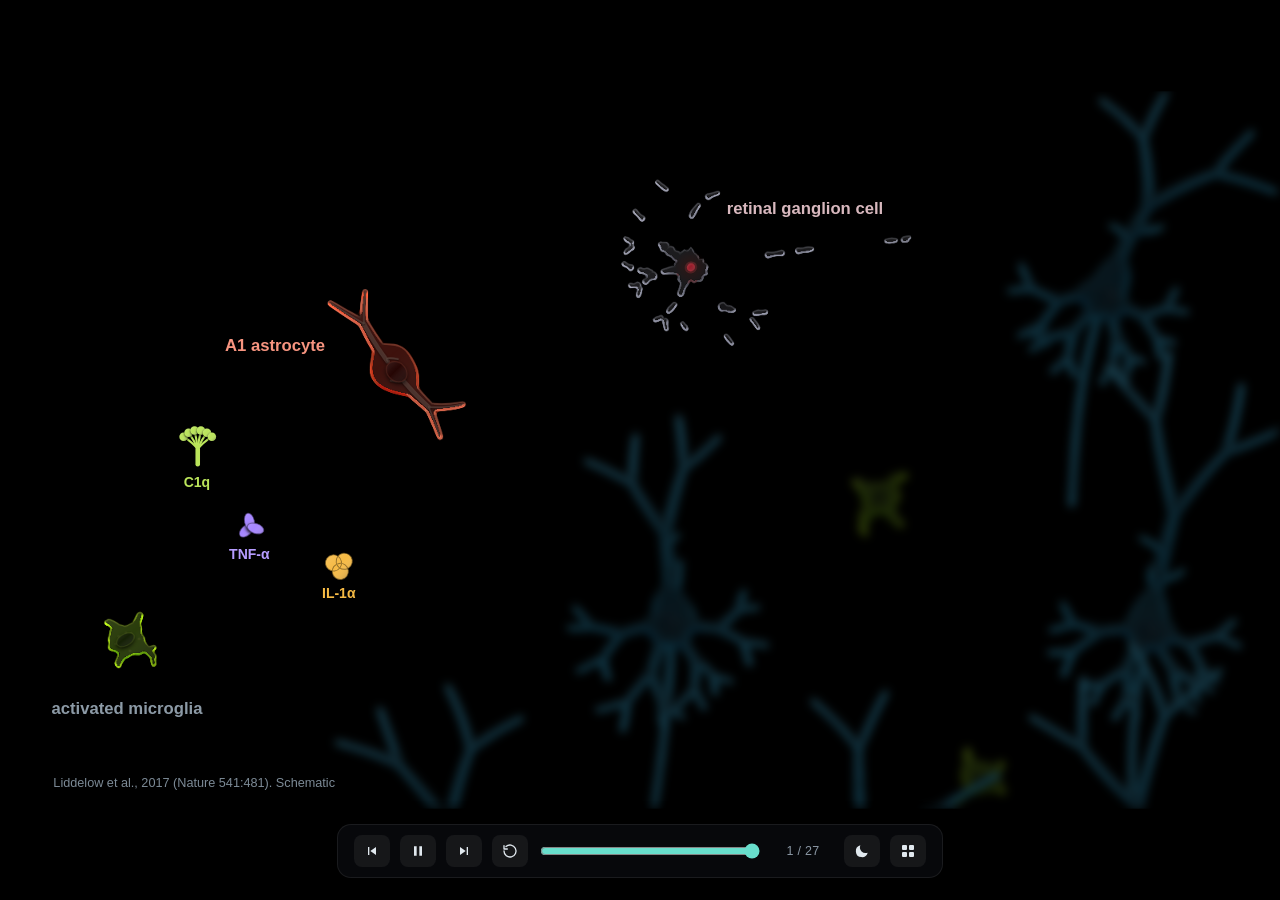
==== index.html @ af599932 "init" ====
<!DOCTYPE html>
<html lang="en">
<head>
<meta charset="utf-8">
<meta name="viewport" content="width=device-width,initial-scale=1">
<title>Lourenco et al. 2013 · Results</title>
<link rel="stylesheet" href="css/viewer.css">
</head>
<body>
<canvas id="c"></canvas>

<aside id="bridgeDebug" aria-label="Scene 1 and 2 position debug panel">
  <div class="bridge-debug-head">
    <strong>Scene 1–2 positions</strong>
    <button id="bridgeDebugReset" type="button">Reset</button>
  </div>
  <p>World-space offsets. Timing is unchanged.</p>
  <div id="bridgeDebugFields"></div>
  <button id="bridgeDebugCopy" class="bridge-debug-copy" type="button">Copy values</button>
</aside>

<div id="controls">
  <button id="ctlPrev" aria-label="Previous step">
    <svg viewBox="0 0 24 24" width="16" height="16" fill="currentColor"><path d="M6 6h2v12H6zm3.5 6 8.5 6V6z"/></svg>
  </button>
  <button id="ctlPlay" aria-label="Pause">
    <svg class="icon-pause" viewBox="0 0 24 24" width="16" height="16" fill="currentColor"><path d="M6 5h4v14H6zm8 0h4v14h-4z"/></svg>
    <svg class="icon-play" viewBox="0 0 24 24" width="16" height="16" fill="currentColor" style="display:none"><path d="M7 5v14l12-7z"/></svg>
  </button>
  <button id="ctlNext" aria-label="Next step">
    <svg viewBox="0 0 24 24" width="16" height="16" fill="currentColor"><path d="M16 6h2v12h-2zM6 6l8.5 6L6 18z"/></svg>
  </button>
  <button id="ctlReplay" class="phone-hide" aria-label="Replay step">
    <svg viewBox="0 0 24 24" width="16" height="16" fill="none" stroke="currentColor" stroke-width="2" stroke-linecap="round" stroke-linejoin="round"><path d="M3 12a9 9 0 1 0 3-6.7"/><path d="M3 4v5h5"/></svg>
  </button>
  <input id="ctlScrub" type="range" min="0" max="20" step="0.02" value="0">
  <span id="stepLabel">1 / 14</span>
  <button id="ctlTheme" aria-label="Switch to light">
    <svg class="icon-moon" viewBox="0 0 24 24" width="16" height="16" fill="currentColor"><path d="M20.5 14.5A8.5 8.5 0 0 1 9.5 3.5 9 9 0 1 0 20.5 14.5z"/></svg>
    <svg class="icon-sun" viewBox="0 0 24 24" width="16" height="16" fill="none" stroke="currentColor" stroke-width="2" stroke-linecap="round" style="display:none"><circle cx="12" cy="12" r="4" fill="currentColor" stroke="none"/><path d="M12 2v2M12 20v2M4.2 4.2l1.4 1.4M18.4 18.4l1.4 1.4M2 12h2M20 12h2M4.2 19.8l1.4-1.4M18.4 5.6l1.4-1.4"/></svg>
  </button>
  <a id="ctlGallery" class="phone-hide btn-link" href="gallery.html" aria-label="All elements" title="All elements: cells, glyphs, molecules">
    <svg viewBox="0 0 24 24" width="16" height="16" fill="currentColor"><rect x="3" y="3" width="7.5" height="7.5" rx="1.5"/><rect x="13.5" y="3" width="7.5" height="7.5" rx="1.5"/><rect x="3" y="13.5" width="7.5" height="7.5" rx="1.5"/><rect x="13.5" y="13.5" width="7.5" height="7.5" rx="1.5"/></svg>
  </a>
</div>

<script src="js/core/math.js"></script>
<script src="js/core/theme.js"></script>
<script src="js/look.js"></script>
<script src="js/palette-overrides.js"></script>
<script src="js/core/assets.js"></script>
<script src="js/clay.js"></script>
<script src="js/core/arbor.js"></script>
<script src="js/core/builders.js"></script>
<script src="js/core/cell.js"></script>
<script src="js/core/kit.js"></script>
<script src="js/core/glyphs.js"></script>
<script src="js/data.js"></script>

<script src="js/scenes/common.js"></script>
<script src="js/scenes/molecules.js"></script>
<script src="js/scenes/culture.js"></script>
<script src="js/scenes/fluo.js"></script>
<script src="js/scenes/texture.js"></script>
<script src="js/scenes/texgl.js"></script>
<script src="js/scenes/board.js"></script>
<script src="js/scenes/nor.js"></script>
<script src="js/scenes/steps.js"></script>

<script src="js/app.js"></script>
<script src="js/controls.js"></script>
<script src="js/bridge-debug.js"></script>
</body>
</html>
---- css/viewer.css ----
html, body { margin: 0; height: 100%; background: #000; overflow: hidden; }
canvas { position: absolute; display: block; }
body.render #controls { display: none; }   /* ?render=1: offline frame capture (tools/) */
body.render #bridgeDebug { display: none; }

#bridgeDebug {
  display: none;
  position: fixed;
  top: 14px;
  right: 14px;
  width: 286px;
  max-height: calc(100vh - 28px);
  overflow: auto;
  box-sizing: border-box;
  padding: 14px;
  border: 1px solid rgba(120, 150, 170, .42);
  border-radius: 12px;
  background: rgba(15, 22, 29, .92);
  color: #e0e8ee;
  box-shadow: 0 12px 32px rgba(0, 0, 0, .35);
  backdrop-filter: blur(12px);
  -webkit-backdrop-filter: blur(12px);
  font: 12px/1.35 "Inter", "Helvetica Neue", "Segoe UI", Helvetica, Arial, sans-serif;
  z-index: 20;
}
#bridgeDebug p { margin: 4px 0 11px; color: #9aa9b5; }
.bridge-debug-head { display: flex; align-items: center; justify-content: space-between; gap: 8px; }
.bridge-debug-head strong { font-size: 13px; letter-spacing: .2px; }
#bridgeDebug button {
  appearance: none;
  border: 1px solid rgba(150, 180, 195, .35);
  border-radius: 6px;
  padding: 4px 7px;
  background: rgba(255, 255, 255, .08);
  color: #e0e8ee;
  cursor: pointer;
  font: inherit;
}
#bridgeDebug button:hover { background: rgba(255, 255, 255, .16); }
.bridge-debug-group { margin: 0 0 10px; }
.bridge-debug-group legend { padding: 0; color: #68decc; font-weight: 600; }
.bridge-debug-row { display: grid; grid-template-columns: 1fr 72px 72px; align-items: center; gap: 5px; margin-top: 4px; }
.bridge-debug-row label { color: #c4d0d8; }
.bridge-debug-row input { width: 100%; box-sizing: border-box; padding: 3px 4px; border: 1px solid rgba(150, 180, 195, .3); border-radius: 4px; background: rgba(0, 0, 0, .25); color: #f0f5f8; font: inherit; }
.bridge-debug-axis { color: #8295a1; font-size: 10px; text-align: center; }
.bridge-debug-copy { width: 100%; margin-top: 1px; }

#controls {
  position: fixed;
  left: 50%;
  bottom: 22px;
  transform: translateX(-50%);
  display: flex;
  align-items: center;
  gap: 10px;
  padding: 10px 16px;
  border-radius: 14px;
  background: rgba(12, 14, 18, .62);
  backdrop-filter: blur(10px);
  -webkit-backdrop-filter: blur(10px);
  border: 1px solid rgba(255, 255, 255, .08);
  box-shadow: 0 10px 30px rgba(0, 0, 0, .35);
  font-family: "Inter", "Helvetica Neue", "Segoe UI", Helvetica, Arial, sans-serif;
  color: #e0e8ee;
  z-index: 10;
  user-select: none;
}

#controls button, #controls a.btn-link {
  appearance: none;
  text-decoration: none;
  box-sizing: border-box;
  border: none;
  background: rgba(255, 255, 255, .06);
  color: #e0e8ee;
  width: 36px;
  height: 32px;
  border-radius: 8px;
  font-size: 15px;
  line-height: 1;
  cursor: pointer;
  display: flex;
  align-items: center;
  justify-content: center;
  transition: background .15s ease;
}
#controls button:hover, #controls a.btn-link:hover { background: rgba(255, 255, 255, .16); }
#controls button:active { background: rgba(255, 255, 255, .24); }
#controls button.wide { width: auto; padding: 0 12px; font-size: 13px; }
#controls button svg, #controls a.btn-link svg { display: block; }

#controls input[type="range"] {
  width: 220px;
  accent-color: #68decc;
}

#stepLabel {
  font-size: 12.5px;
  color: #8a97a4;
  min-width: 62px;
  text-align: center;
  letter-spacing: .3px;
}

@media (max-width: 720px) {
  #controls { gap: 6px; padding: 8px 10px; }
  #controls input[type="range"] { width: 110px; }
  #controls button.wide span.label-text { display: none; }
  #controls button.phone-hide, #controls a.phone-hide { display: none; }
}
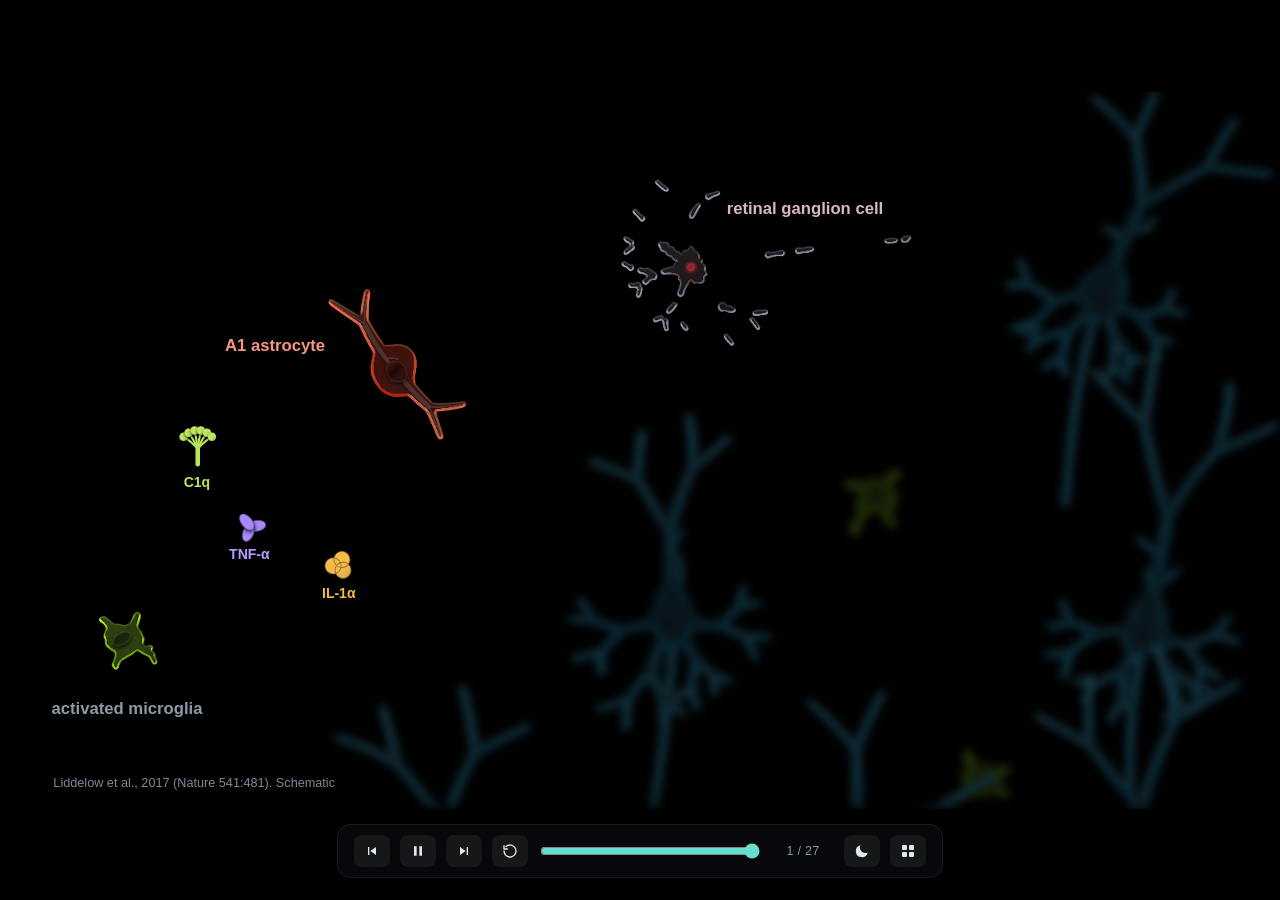
==== commit f2bc2e13: "title" ====
--- a/index.html
+++ b/index.html
@@ -3,7 +3,7 @@
 <head>
 <meta charset="utf-8">
 <meta name="viewport" content="width=device-width,initial-scale=1">
-<title>Lourenco et al. 2013 · Results</title>
+<title>AβO/PKR Signaling in AD</title>
 <link rel="stylesheet" href="css/viewer.css">
 </head>
 <body>
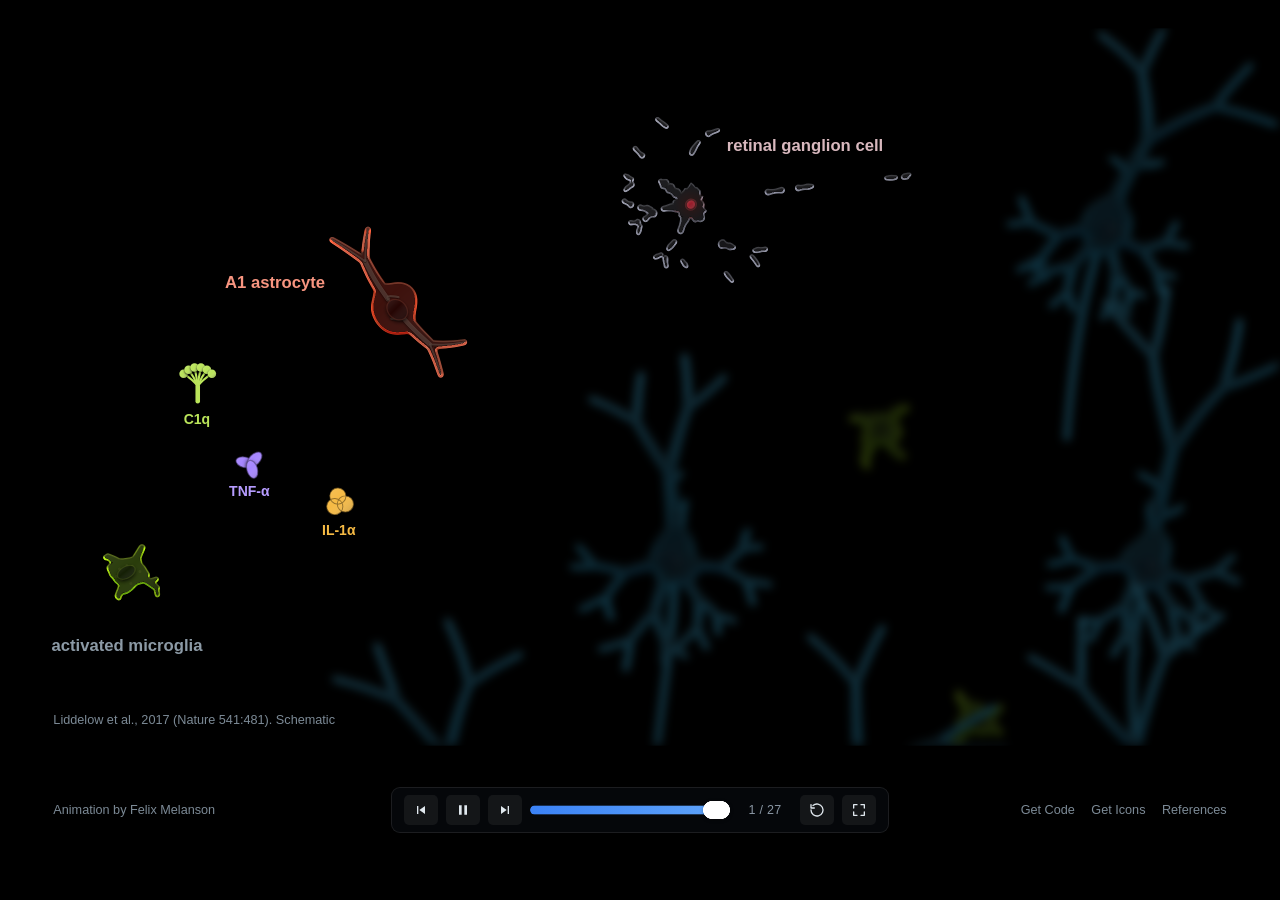
==== commit 7683c0ed: "ui" ====
--- a/index.html
+++ b/index.html
@@ -19,33 +19,90 @@
   <button id="bridgeDebugCopy" class="bridge-debug-copy" type="button">Copy values</button>
 </aside>
 
-<div id="controls">
-  <button id="ctlPrev" aria-label="Previous step">
-    <svg viewBox="0 0 24 24" width="16" height="16" fill="currentColor"><path d="M6 6h2v12H6zm3.5 6 8.5 6V6z"/></svg>
-  </button>
-  <button id="ctlPlay" aria-label="Pause">
-    <svg class="icon-pause" viewBox="0 0 24 24" width="16" height="16" fill="currentColor"><path d="M6 5h4v14H6zm8 0h4v14h-4z"/></svg>
-    <svg class="icon-play" viewBox="0 0 24 24" width="16" height="16" fill="currentColor" style="display:none"><path d="M7 5v14l12-7z"/></svg>
-  </button>
-  <button id="ctlNext" aria-label="Next step">
-    <svg viewBox="0 0 24 24" width="16" height="16" fill="currentColor"><path d="M16 6h2v12h-2zM6 6l8.5 6L6 18z"/></svg>
-  </button>
-  <button id="ctlReplay" class="phone-hide" aria-label="Replay step">
-    <svg viewBox="0 0 24 24" width="16" height="16" fill="none" stroke="currentColor" stroke-width="2" stroke-linecap="round" stroke-linejoin="round"><path d="M3 12a9 9 0 1 0 3-6.7"/><path d="M3 4v5h5"/></svg>
-  </button>
-  <input id="ctlScrub" type="range" min="0" max="20" step="0.02" value="0">
-  <span id="stepLabel">1 / 14</span>
-  <button id="ctlTheme" aria-label="Switch to light">
-    <svg class="icon-moon" viewBox="0 0 24 24" width="16" height="16" fill="currentColor"><path d="M20.5 14.5A8.5 8.5 0 0 1 9.5 3.5 9 9 0 1 0 20.5 14.5z"/></svg>
-    <svg class="icon-sun" viewBox="0 0 24 24" width="16" height="16" fill="none" stroke="currentColor" stroke-width="2" stroke-linecap="round" style="display:none"><circle cx="12" cy="12" r="4" fill="currentColor" stroke="none"/><path d="M12 2v2M12 20v2M4.2 4.2l1.4 1.4M18.4 18.4l1.4 1.4M2 12h2M20 12h2M4.2 19.8l1.4-1.4M18.4 5.6l1.4-1.4"/></svg>
-  </button>
-  <a id="ctlGallery" class="phone-hide btn-link" href="gallery.html" aria-label="All elements" title="All elements: cells, glyphs, molecules">
-    <svg viewBox="0 0 24 24" width="16" height="16" fill="currentColor"><rect x="3" y="3" width="7.5" height="7.5" rx="1.5"/><rect x="13.5" y="3" width="7.5" height="7.5" rx="1.5"/><rect x="3" y="13.5" width="7.5" height="7.5" rx="1.5"/><rect x="13.5" y="13.5" width="7.5" height="7.5" rx="1.5"/></svg>
-  </a>
+<div id="dock">
+  <span class="credit">Animation by Felix Melanson</span>
+  <div id="controls">
+    <button id="ctlPrev" aria-label="Previous step">
+      <svg viewBox="0 0 24 24" width="16" height="16" fill="currentColor"><path d="M6 6h2v12H6zm3.5 6 8.5 6V6z"/></svg>
+    </button>
+    <button id="ctlPlay" aria-label="Pause">
+      <svg class="icon-pause" viewBox="0 0 24 24" width="16" height="16" fill="currentColor"><path d="M6 5h4v14H6zm8 0h4v14h-4z"/></svg>
+      <svg class="icon-play" viewBox="0 0 24 24" width="16" height="16" fill="currentColor" style="display:none"><path d="M7 5v14l12-7z"/></svg>
+    </button>
+    <button id="ctlNext" aria-label="Next step">
+      <svg viewBox="0 0 24 24" width="16" height="16" fill="currentColor"><path d="M16 6h2v12h-2zM6 6l8.5 6L6 18z"/></svg>
+    </button>
+    <div id="ctlScrub" class="lscrub" role="slider" tabindex="0" aria-label="Position in this step" aria-valuemin="0" aria-valuemax="1" aria-valuenow="0"></div>
+    <span id="stepLabel">1 / 14</span>
+    <button id="ctlReplay" aria-label="Replay step">
+      <svg viewBox="0 0 24 24" width="16" height="16" fill="none" stroke="currentColor" stroke-width="2" stroke-linecap="round" stroke-linejoin="round"><path d="M3 12a9 9 0 1 0 3-6.7"/><path d="M3 4v5h5"/></svg>
+    </button>
+    <button id="ctlFull" aria-label="Full screen">
+      <svg class="icon-full" viewBox="0 0 24 24" width="16" height="16" fill="none" stroke="currentColor" stroke-width="2" stroke-linecap="round" stroke-linejoin="round"><path d="M4 9V4h5M20 9V4h-5M4 15v5h5M20 15v5h-5"/></svg>
+      <svg class="icon-exit" viewBox="0 0 24 24" width="16" height="16" fill="none" stroke="currentColor" stroke-width="2" stroke-linecap="round" stroke-linejoin="round" style="display:none"><path d="M9 4v5H4M15 4v5h5M9 20v-5H4M15 20v-5h5"/></svg>
+    </button>
+  </div>
+  <nav id="credits">
+    <button type="button" data-panel="code">Get Code</button>
+    <button type="button" data-panel="icons">Get Icons</button>
+    <button type="button" data-panel="refs">References</button>
+  </nav>
 </div>
+
+<!-- panels over the animation (ui-panels.js): frosted glass, Escape or a click outside closes them -->
+<div id="overlay" hidden>
+  <section class="panel panel-code" data-name="code" role="dialog" aria-modal="true" aria-label="Get the code" hidden>
+    <button class="panel-close" type="button" aria-label="Close">&times;</button>
+    <p class="code-line">Full source is on GitHub: <a href="https://github.com/felixmelanson/pkr_anim" target="_blank" rel="noopener">https://github.com/felixmelanson/pkr_anim</a></p>
+    <p class="code-note">Plain JavaScript and a 2D canvas, no framework or build step. Every frame is drawn live from code: the cells are procedural shapes with a clay shading pass, and their glowing edges are computed on the GPU (WebGL), which is what keeps it smooth in the browser.</p>
+    <p class="code-note">Scenes live in <code>js/scenes/steps.js</code>, the figure data in <code>js/data.js</code>. Data are redrawn from Lourenco et al., 2013 (Cell Metabolism); see References.</p>
+  </section>
+  <section class="panel panel-icons" data-name="icons" role="dialog" aria-modal="true" aria-label="Get icons" hidden>
+    <button class="panel-close" type="button" aria-label="Close">&times;</button>
+    <div class="icons-list">
+      <h2>Get Icons</h2>
+      <ul class="icons-grid" role="list"></ul>
+    </div>
+    <div class="icons-detail" hidden>
+      <div class="icons-detail-head">
+        <button class="icons-back" type="button" aria-label="Back to all icons">
+          <svg viewBox="0 0 24 24" width="18" height="18" fill="none" stroke="currentColor" stroke-width="2.2" stroke-linecap="round" stroke-linejoin="round"><path d="M15 5l-7 7 7 7"/></svg>
+        </button>
+        <h2 class="icons-name"></h2>
+        <div class="icons-actions">
+          <button class="icons-play" type="button">
+            <svg class="icon-play" viewBox="0 0 24 24" width="15" height="15" fill="currentColor"><path d="M7 5v14l12-7z"/></svg>
+            <svg class="icon-pause" viewBox="0 0 24 24" width="15" height="15" fill="currentColor" style="display:none"><path d="M6 5h4v14H6zm8 0h4v14h-4z"/></svg>
+            <span class="icons-play-label">Play</span>
+          </button>
+          <button class="icons-copy-img" type="button">
+            <svg viewBox="0 0 24 24" width="15" height="15" fill="none" stroke="currentColor" stroke-width="2" stroke-linecap="round" stroke-linejoin="round"><rect x="3" y="3" width="18" height="18" rx="3"/><circle cx="9" cy="9" r="1.8"/><path d="M21 15l-5-5L5 21"/></svg>
+            <span>Copy Image</span>
+          </button>
+          <button class="icons-copy-code" type="button">
+            <svg viewBox="0 0 24 24" width="15" height="15" fill="none" stroke="currentColor" stroke-width="2" stroke-linecap="round" stroke-linejoin="round"><path d="M8 7l-5 5 5 5M16 7l5 5-5 5"/></svg>
+            <span>Copy Code</span>
+          </button>
+        </div>
+      </div>
+      <div class="icons-detail-body">
+        <div class="icons-stage"><canvas class="icons-big"></canvas></div>
+        <pre class="icons-code"><code></code></pre>
+      </div>
+    </div>
+  </section>
+  <section class="panel panel-refs" data-name="refs" role="dialog" aria-modal="true" aria-label="References" hidden>
+    <button class="panel-close" type="button" aria-label="Close">&times;</button>
+    <h2>References</h2>
+    <ol class="refs-list"></ol>
+  </section>
+</div>
+
+
 
 <script src="js/core/math.js"></script>
 <script src="js/core/theme.js"></script>
+<script src="js/core/filters.js"></script>
 <script src="js/look.js"></script>
 <script src="js/palette-overrides.js"></script>
 <script src="js/core/assets.js"></script>
@@ -68,7 +125,10 @@
 <script src="js/scenes/steps.js"></script>
 
 <script src="js/app.js"></script>
+<script src="js/scrub.js"></script>
 <script src="js/controls.js"></script>
+<script src="js/icons.js"></script>
+<script src="js/ui-panels.js"></script>
 <script src="js/bridge-debug.js"></script>
 </body>
 </html>
--- a/css/viewer.css
+++ b/css/viewer.css
@@ -1,6 +1,5 @@
 html, body { margin: 0; height: 100%; background: #000; overflow: hidden; }
-canvas { position: absolute; display: block; }
-body.render #controls { display: none; }   /* ?render=1: offline frame capture (tools/) */
+#c { position: absolute; display: block; }
 body.render #bridgeDebug { display: none; }
 
 #bridgeDebug {
@@ -45,66 +44,118 @@
 .bridge-debug-axis { color: #8295a1; font-size: 10px; text-align: center; }
 .bridge-debug-copy { width: 100%; margin-top: 1px; }
 
+/* ---------- dock: credit · controls · links, one row under the stage (app.js sets --stage-*, --dock-*, --foot-*) ---------- */
+:root { --ui: "Avenir Next", "Avenir", "Helvetica Neue", Helvetica, Arial, sans-serif; --blue: #3b82f6; --glass: rgba(10, 13, 18, .58); --line: rgba(255, 255, 255, .09); --foot: rgb(124, 138, 150); }
+.sr-only { position: absolute; width: 1px; height: 1px; overflow: hidden; clip: rect(0 0 0 0); white-space: nowrap; }
+body.render #dock, body.render #overlay { display: none; }
+#dock {
+  position: fixed; left: var(--stage-left); width: var(--stage-w); top: var(--dock-top); height: var(--dock-h); box-sizing: border-box; padding: 0 var(--foot-x);
+  display: grid; grid-template-columns: 1fr auto 1fr; align-items: center; column-gap: 20px; z-index: 10; font-family: var(--ui); color: #e0e8ee; user-select: none;
+}
+/* the credit and the links use the in-animation footer's type: Avenir 500, its size and colour, its left / right margin */
+#dock .credit, #credits button { font: 500 var(--foot-fs) var(--ui); color: var(--foot); letter-spacing: 0; white-space: nowrap; }
+#dock .credit { justify-self: start; }
+#credits { justify-self: end; display: flex; gap: calc(var(--foot-fs) * 1.3); }
+#credits button { appearance: none; border: none; background: none; padding: 2px 0; cursor: pointer; border-bottom: 1px solid transparent; transition: color .15s, border-color .15s; }
+#credits button:hover { color: #e6edf2; border-bottom-color: rgba(230, 237, 242, .45); }
 #controls {
-  position: fixed;
-  left: 50%;
-  bottom: 22px;
-  transform: translateX(-50%);
-  display: flex;
-  align-items: center;
-  gap: 10px;
-  padding: 10px 16px;
-  border-radius: 14px;
-  background: rgba(12, 14, 18, .62);
-  backdrop-filter: blur(10px);
-  -webkit-backdrop-filter: blur(10px);
-  border: 1px solid rgba(255, 255, 255, .08);
-  box-shadow: 0 10px 30px rgba(0, 0, 0, .35);
-  font-family: "Inter", "Helvetica Neue", "Segoe UI", Helvetica, Arial, sans-serif;
-  color: #e0e8ee;
-  z-index: 10;
-  user-select: none;
+  justify-self: center; display: flex; align-items: center; gap: 8px; padding: 7px 12px;
+  border-radius: 9px; background: var(--glass); border: 1px solid var(--line);
+  backdrop-filter: blur(12px); -webkit-backdrop-filter: blur(12px); box-shadow: 0 10px 30px rgba(0, 0, 0, .35);
 }
+#controls button {
+  appearance: none; box-sizing: border-box; border: none; background: rgba(255, 255, 255, .06); color: #e0e8ee;
+  width: 34px; height: 30px; border-radius: 5px; cursor: pointer; display: flex; align-items: center; justify-content: center; transition: background .15s ease;
+}
+#controls button:hover { background: rgba(255, 255, 255, .15); }
+#controls button:active { background: rgba(255, 255, 255, .24); }
+#controls button svg { display: block; }
+#stepLabel { font-size: 12.5px; color: #8a97a4; min-width: 54px; text-align: center; letter-spacing: .3px; }
+/* narrow windows: controls on top, credit and links under them */
+body.narrow #dock { grid-template-columns: 1fr 1fr; grid-template-rows: auto auto; row-gap: 12px; align-content: center; }
+body.narrow #controls { grid-column: 1 / 3; grid-row: 1; }
+body.narrow #dock .credit { grid-row: 2; }
+body.narrow #credits { grid-row: 2; }
+/* fullscreen: the stage alone, the bar floating over its bottom edge, hidden while the pointer rests */
+body.is-fullscreen #dock { top: auto; bottom: 22px; height: auto; left: 50%; width: auto; padding: 0; transform: translateX(-50%); display: block; transition: opacity .35s ease; }
+body.is-fullscreen #dock .credit, body.is-fullscreen #credits { display: none; }
+body.is-fullscreen.idle #dock { opacity: 0; pointer-events: none; }
+body.is-fullscreen.idle { cursor: none; }
 
-#controls button, #controls a.btn-link {
-  appearance: none;
-  text-decoration: none;
-  box-sizing: border-box;
-  border: none;
-  background: rgba(255, 255, 255, .06);
-  color: #e0e8ee;
-  width: 36px;
-  height: 32px;
-  border-radius: 8px;
-  font-size: 15px;
-  line-height: 1;
-  cursor: pointer;
-  display: flex;
-  align-items: center;
-  justify-content: center;
-  transition: background .15s ease;
+/* ---------- liquid-glass scrub bar (scrub.js): the "Liquid Glass Slider" pen's styles (MIT, © 2026 FGAMER768), in its own units,
+   inside .lg-root which scrub.js shrinks with one scale (0.5): the bar is 200 × 30 px on screen ---------- */
+.lscrub { position: relative; width: 200px; height: 30px; cursor: pointer; touch-action: none; outline: none; }
+.lscrub:focus-visible { outline: 2px solid rgba(59, 130, 246, .7); outline-offset: 3px; border-radius: 6px; }
+.lg-root { position: absolute; left: 0; top: 0; transform-origin: 0 0; }
+.lg-track { position: absolute; height: 18px; left: 0; top: 21px; background-color: rgba(255, 255, 255, .05); border-radius: 100px; box-shadow: inset 0 2px 4px rgba(0, 0, 0, .5); }
+.lg-track-inner { width: 100%; height: 100%; overflow: hidden; border-radius: 100px; }
+.lg-fill { height: 100%; width: 0; border-radius: 100px; background: linear-gradient(90deg, #3b82f6, #60a5fa); box-shadow: 0 0 10px rgba(59, 130, 246, .5); }
+.lg-thumb { position: absolute; width: 90px; height: 60px; top: 0; border-radius: 30px; transform: scale(.6); transform-origin: center center; user-select: none;
+  background-color: #fff; box-shadow: 0 3px 14px rgba(0, 0, 0, .3); overflow: hidden; will-change: transform, background-color; z-index: 10; }
+.lg-clone { position: absolute; top: 0; left: 0; width: 100%; height: 100%; overflow: hidden; border-radius: inherit; z-index: 1; opacity: 0; will-change: opacity; }
+.lg-backdrop .lg-clone { display: none; }
+.lg-clone-inner { position: absolute; top: 0; left: 0; pointer-events: none; background: #07090c; }      /* the control bar's colour (the pen used its page gradient) */
+.lg-clone-inner::before, .lg-clone-inner::after { content: ""; position: absolute; left: 0; top: var(--track-top, 0); height: 18px; border-radius: 100px; }
+.lg-clone-inner::before { width: 100%; background-color: rgba(255, 255, 255, .05); }
+.lg-clone-inner::after { width: calc(100% * var(--fill-width, 0) / 100); background: linear-gradient(90deg, #3b82f6, #60a5fa); }
+.lg-thumb-inner { position: absolute; top: 0; left: 0; width: 100%; height: 100%; border-radius: inherit; z-index: 3; pointer-events: none; }
+
+/* ---------- panels over the animation (ui-panels.js) ---------- */
+#overlay { position: fixed; inset: 0; z-index: 30; display: flex; align-items: center; justify-content: center; font-family: var(--ui); color: #e6edf2; }
+#overlay[hidden], .panel[hidden], .icons-detail[hidden], .icons-list[hidden] { display: none; }
+.panel {
+  position: relative; box-sizing: border-box; max-height: calc(var(--stage-h) - 40px);
+  border-radius: 12px; background: rgba(10, 13, 18, .55); border: 1px solid rgba(255, 255, 255, .1);
+  backdrop-filter: blur(26px) saturate(1.25); -webkit-backdrop-filter: blur(26px) saturate(1.25);
+  box-shadow: 0 24px 60px rgba(0, 0, 0, .55); animation: panelIn .22s ease-out;
 }
-#controls button:hover, #controls a.btn-link:hover { background: rgba(255, 255, 255, .16); }
-#controls button:active { background: rgba(255, 255, 255, .24); }
-#controls button.wide { width: auto; padding: 0 12px; font-size: 13px; }
-#controls button svg, #controls a.btn-link svg { display: block; }
-
-#controls input[type="range"] {
-  width: 220px;
-  accent-color: #68decc;
-}
-
-#stepLabel {
-  font-size: 12.5px;
-  color: #8a97a4;
-  min-width: 62px;
-  text-align: center;
-  letter-spacing: .3px;
-}
+@keyframes panelIn { from { opacity: 0; transform: translateY(8px) scale(.985); } to { opacity: 1; transform: none; } }
+.panel h2 { margin: 0 0 16px; font-size: 24px; font-weight: 600; letter-spacing: .2px; }
+.panel-close { position: absolute; top: 10px; right: 12px; appearance: none; border: none; background: none; color: #9aa7b2; font-size: 26px; line-height: 1; cursor: pointer; padding: 4px 8px; border-radius: 6px; }
+.panel-close:hover { color: #fff; background: rgba(255, 255, 255, .08); }
+.panel-code { width: min(820px, calc(var(--stage-w) - 60px)); padding: 26px 56px 22px 30px; }
+.code-line { margin: 0 0 12px; font-size: 18px; font-weight: 600; }
+.code-line a { color: #6aa8ff; text-decoration: underline; text-underline-offset: 3px; word-break: break-all; }
+.code-line a:hover { color: #9cc4ff; }
+.code-note { margin: 0 0 8px; font-size: 14.5px; line-height: 1.55; color: #aeb9c3; }
+.code-note code { font-family: ui-monospace, Menlo, monospace; font-size: 13px; color: #d5dee5; }
+.panel-icons { width: min(1100px, calc(var(--stage-w) - 60px)); height: calc(var(--stage-h) - 50px); padding: 26px 28px 20px; display: flex; flex-direction: column; }
+.icons-list { display: flex; flex-direction: column; min-height: 0; flex: 1; }
+.icons-grid { list-style: none; margin: 0; padding: 2px 4px 8px 0; display: grid; grid-template-columns: repeat(auto-fill, minmax(164px, 1fr)); gap: 12px; overflow-y: auto; }
+.icons-grid button { width: 100%; appearance: none; border: 1px solid rgba(255, 255, 255, .07); background: rgba(255, 255, 255, .035); border-radius: 9px; padding: 10px 8px 12px; color: #dfe7ee; cursor: pointer; font: inherit; display: flex; flex-direction: column; align-items: center; gap: 8px; transition: background .15s, border-color .15s; }
+.icons-grid button:hover { background: rgba(255, 255, 255, .08); border-color: rgba(255, 255, 255, .16); }
+.icons-grid canvas { width: 100%; aspect-ratio: 1; display: block; }
+.icons-grid span { font-size: 13px; text-align: center; line-height: 1.25; white-space: nowrap; overflow: hidden; text-overflow: ellipsis; max-width: 100%; }      /* one line each: the grid stays even */
+/* icon detail: name and actions on top; a square viewer on the left, the code for that icon on the right */
+.icons-detail { display: flex; flex-direction: column; flex: 1; min-height: 0; gap: 18px; }
+.icons-detail-head { display: flex; align-items: center; gap: 14px; padding-right: 36px; }
+.icons-detail-head h2 { margin: 0; font-size: 30px; font-weight: 600; letter-spacing: .1px; flex: 1; min-width: 0; white-space: nowrap; overflow: hidden; text-overflow: ellipsis; }
+.icons-back { appearance: none; border: 1px solid rgba(255, 255, 255, .08); background: rgba(255, 255, 255, .05); color: #e6edf2; width: 36px; height: 34px; border-radius: 7px; cursor: pointer; display: flex; align-items: center; justify-content: center; flex: none; transition: background .15s; }
+.icons-back:hover { background: rgba(255, 255, 255, .13); }
+.icons-actions { display: flex; gap: 8px; flex: none; }
+.icons-actions button { appearance: none; border: 1px solid rgba(255, 255, 255, .08); background: rgba(255, 255, 255, .05); color: #dfe7ee; height: 34px; padding: 0 13px 0 11px; border-radius: 7px; cursor: pointer; display: flex; align-items: center; gap: 7px; font: 500 13.5px var(--ui); letter-spacing: .1px; transition: background .15s, border-color .15s, color .15s; }
+.icons-actions button:hover { background: rgba(255, 255, 255, .12); border-color: rgba(255, 255, 255, .16); }
+.icons-actions button.done { color: #8fd3a8; border-color: rgba(143, 211, 168, .35); }
+.icons-actions .icons-play { min-width: 86px; }
+.icons-detail-body { flex: 1; min-height: 0; display: flex; gap: 18px; }
+.icons-stage { height: 100%; aspect-ratio: 1; max-width: 50%; flex: none; border-radius: 10px; border: 1px solid rgba(255, 255, 255, .07);
+  background: radial-gradient(circle at 50% 45%, rgba(255, 255, 255, .045), rgba(255, 255, 255, 0) 70%), rgba(0, 0, 0, .28); display: flex; align-items: center; justify-content: center; overflow: hidden; }
+.icons-big { width: 100%; height: 100%; display: block; }
+.icons-code { flex: 1; min-width: 0; margin: 0; overflow: auto; box-sizing: border-box; padding: 16px 18px; border-radius: 10px; border: 1px solid rgba(255, 255, 255, .07); background: rgba(0, 0, 0, .34);
+  font: 12.5px/1.65 ui-monospace, "SF Mono", Menlo, Consolas, monospace; color: #cfd8df; white-space: pre-wrap; overflow-wrap: anywhere; tab-size: 2; }      /* soft-wrapped: no sideways scrolling */
+.icons-code .tk-c { color: #6f7f8c; font-style: italic; }
+.icons-code .tk-s { color: #a8d38f; }
+.icons-code .tk-n { color: #f0b36b; }
+.icons-code .tk-k { color: #c49cf2; }
+.icons-code .tk-f { color: #7fb5ff; }
+.icons-code::-webkit-scrollbar { width: 10px; height: 10px; } .icons-code::-webkit-scrollbar-thumb { background: rgba(255, 255, 255, .12); border-radius: 10px; border: 3px solid transparent; background-clip: content-box; }
+.panel-refs { width: min(900px, calc(var(--stage-w) - 60px)); padding: 26px 30px 22px; display: flex; flex-direction: column; }
+.refs-list { margin: 0; padding: 0 8px 0 22px; overflow-y: auto; font-size: 14.5px; line-height: 1.5; color: #c9d3db; }
+.refs-list li { margin: 0 0 12px; padding-left: 4px; }
+.refs-list li::marker { color: #7f8b96; }
+.refs-list .ref-title { color: #eef3f7; }
+.refs-list a { color: #6aa8ff; text-decoration: underline; text-underline-offset: 2px; }
 
 @media (max-width: 720px) {
-  #controls { gap: 6px; padding: 8px 10px; }
-  #controls input[type="range"] { width: 110px; }
-  #controls button.wide span.label-text { display: none; }
-  #controls button.phone-hide, #controls a.phone-hide { display: none; }
+  #controls { gap: 5px; padding: 6px 8px; }
 }
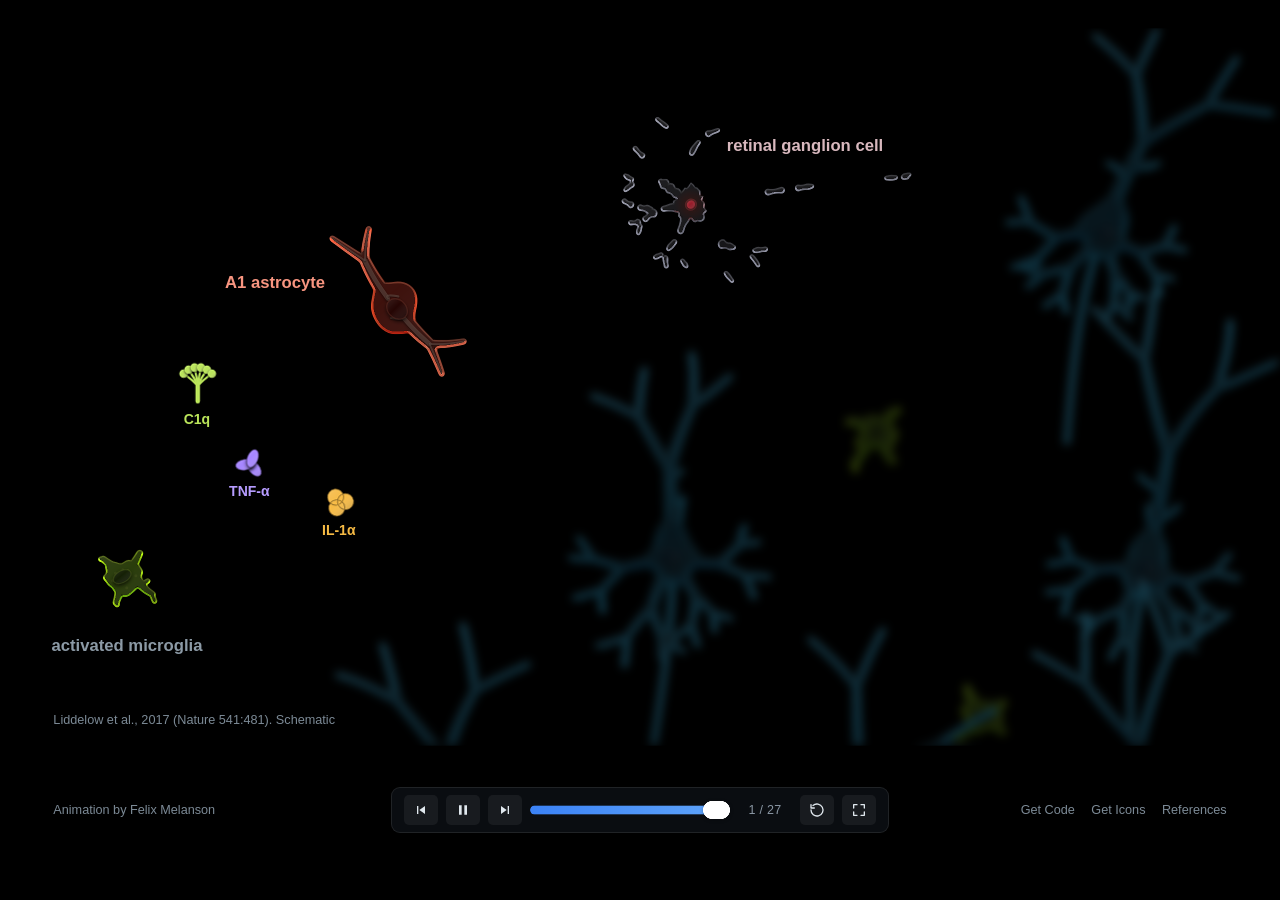
==== commit b980e92c: "fix render" ====
--- a/index.html
+++ b/index.html
@@ -100,6 +100,7 @@
 
 
 
+<script>window.PROJECT_LOOK_ONLY = true;      // the viewer always shows the project look (look/*.md), never this browser's elements-page edits</script>
 <script src="js/core/math.js"></script>
 <script src="js/core/theme.js"></script>
 <script src="js/core/filters.js"></script>
--- a/css/viewer.css
+++ b/css/viewer.css
@@ -49,6 +49,7 @@
 .sr-only { position: absolute; width: 1px; height: 1px; overflow: hidden; clip: rect(0 0 0 0); white-space: nowrap; }
 body.render #dock, body.render #overlay { display: none; }
 #dock {
+  visibility: hidden; opacity: 0; transition: opacity .3s ease;
   position: fixed; left: var(--stage-left); width: var(--stage-w); top: var(--dock-top); height: var(--dock-h); box-sizing: border-box; padding: 0 var(--foot-x);
   display: grid; grid-template-columns: 1fr auto 1fr; align-items: center; column-gap: 20px; z-index: 10; font-family: var(--ui); color: #e0e8ee; user-select: none;
 }
@@ -60,9 +61,9 @@
 #credits button:hover { color: #e6edf2; border-bottom-color: rgba(230, 237, 242, .45); }
 #controls {
   justify-self: center; display: flex; align-items: center; gap: 8px; padding: 7px 12px;
-  border-radius: 9px; background: var(--glass); border: 1px solid var(--line);
-  backdrop-filter: blur(12px); -webkit-backdrop-filter: blur(12px); box-shadow: 0 10px 30px rgba(0, 0, 0, .35);
+  border-radius: 9px; background: #0a0d11; border: 1px solid var(--line); box-shadow: 0 10px 30px rgba(0, 0, 0, .35);      /* solid: it sits on black, and a backdrop blur here cost Firefox a re-blur every frame */
 }
+body.is-fullscreen #controls { background: var(--glass); backdrop-filter: blur(12px); -webkit-backdrop-filter: blur(12px); }      /* over the stage: frosted */
 #controls button {
   appearance: none; box-sizing: border-box; border: none; background: rgba(255, 255, 255, .06); color: #e0e8ee;
   width: 34px; height: 30px; border-radius: 5px; cursor: pointer; display: flex; align-items: center; justify-content: center; transition: background .15s ease;
@@ -71,6 +72,7 @@
 #controls button:active { background: rgba(255, 255, 255, .24); }
 #controls button svg { display: block; }
 #stepLabel { font-size: 12.5px; color: #8a97a4; min-width: 54px; text-align: center; letter-spacing: .3px; }
+body.laid-out #dock { visibility: visible; opacity: 1; }      /* hidden until app.js has placed it (no flash in the top-left corner while the page loads) */
 /* narrow windows: controls on top, credit and links under them */
 body.narrow #dock { grid-template-columns: 1fr 1fr; grid-template-rows: auto auto; row-gap: 12px; align-content: center; }
 body.narrow #controls { grid-column: 1 / 3; grid-row: 1; }
@@ -94,7 +96,7 @@
   background-color: #fff; box-shadow: 0 3px 14px rgba(0, 0, 0, .3); overflow: hidden; will-change: transform, background-color; z-index: 10; }
 .lg-clone { position: absolute; top: 0; left: 0; width: 100%; height: 100%; overflow: hidden; border-radius: inherit; z-index: 1; opacity: 0; will-change: opacity; }
 .lg-backdrop .lg-clone { display: none; }
-.lg-clone-inner { position: absolute; top: 0; left: 0; pointer-events: none; background: #07090c; }      /* the control bar's colour (the pen used its page gradient) */
+.lg-clone-inner { position: absolute; top: 0; left: 0; pointer-events: none; background: #0a0d11; }      /* the control bar's colour (the pen used its page gradient) */
 .lg-clone-inner::before, .lg-clone-inner::after { content: ""; position: absolute; left: 0; top: var(--track-top, 0); height: 18px; border-radius: 100px; }
 .lg-clone-inner::before { width: 100%; background-color: rgba(255, 255, 255, .05); }
 .lg-clone-inner::after { width: calc(100% * var(--fill-width, 0) / 100); background: linear-gradient(90deg, #3b82f6, #60a5fa); }
@@ -138,9 +140,9 @@
 .icons-actions button.done { color: #8fd3a8; border-color: rgba(143, 211, 168, .35); }
 .icons-actions .icons-play { min-width: 86px; }
 .icons-detail-body { flex: 1; min-height: 0; display: flex; gap: 18px; }
-.icons-stage { height: 100%; aspect-ratio: 1; max-width: 50%; flex: none; border-radius: 10px; border: 1px solid rgba(255, 255, 255, .07);
+.icons-stage { flex: none; border-radius: 10px; border: 1px solid rgba(255, 255, 255, .07);
   background: radial-gradient(circle at 50% 45%, rgba(255, 255, 255, .045), rgba(255, 255, 255, 0) 70%), rgba(0, 0, 0, .28); display: flex; align-items: center; justify-content: center; overflow: hidden; }
-.icons-big { width: 100%; height: 100%; display: block; }
+.icons-big { display: block; flex: none; }      /* sized in px by ui-panels.js (a square), centred by .icons-stage */
 .icons-code { flex: 1; min-width: 0; margin: 0; overflow: auto; box-sizing: border-box; padding: 16px 18px; border-radius: 10px; border: 1px solid rgba(255, 255, 255, .07); background: rgba(0, 0, 0, .34);
   font: 12.5px/1.65 ui-monospace, "SF Mono", Menlo, Consolas, monospace; color: #cfd8df; white-space: pre-wrap; overflow-wrap: anywhere; tab-size: 2; }      /* soft-wrapped: no sideways scrolling */
 .icons-code .tk-c { color: #6f7f8c; font-style: italic; }
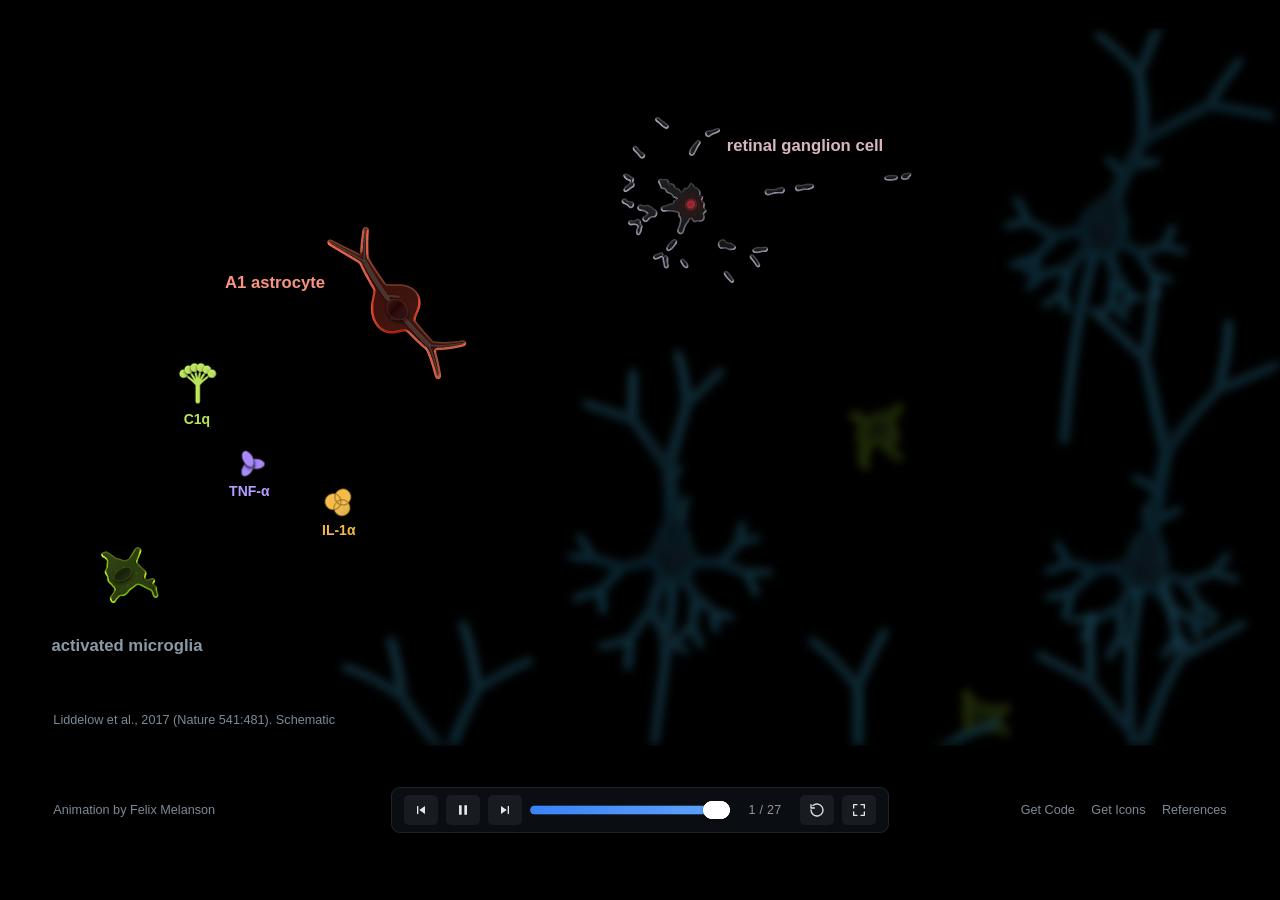
==== commit dc6633a6: "vid fallback" ====
--- a/index.html
+++ b/index.html
@@ -54,7 +54,7 @@
   <section class="panel panel-code" data-name="code" role="dialog" aria-modal="true" aria-label="Get the code" hidden>
     <button class="panel-close" type="button" aria-label="Close">&times;</button>
     <p class="code-line">Full source is on GitHub: <a href="https://github.com/felixmelanson/pkr_anim" target="_blank" rel="noopener">https://github.com/felixmelanson/pkr_anim</a></p>
-    <p class="code-note">Plain JavaScript and a 2D canvas, no framework or build step. Every frame is drawn live from code: the cells are procedural shapes with a clay shading pass, and their glowing edges are computed on the GPU (WebGL), which is what keeps it smooth in the browser.</p>
+    <p class="code-note">Plain JavaScript and a 2D canvas, no framework or build step. Every frame is drawn from code: the cells are procedural shapes with a clay shading pass and a glowing edge texture. The site plays those frames as 4K video, rendered from the same code with <code>tools/render-test.mjs</code>; add <code>?live=1</code> to the URL to draw them live in your browser instead.</p>
     <p class="code-note">Scenes live in <code>js/scenes/steps.js</code>, the figure data in <code>js/data.js</code>. Data are redrawn from Lourenco et al., 2013 (Cell Metabolism); see References.</p>
   </section>
   <section class="panel panel-icons" data-name="icons" role="dialog" aria-modal="true" aria-label="Get icons" hidden>
@@ -127,6 +127,7 @@
 
 <script src="js/app.js"></script>
 <script src="js/scrub.js"></script>
+<script src="js/video.js"></script>
 <script src="js/controls.js"></script>
 <script src="js/icons.js"></script>
 <script src="js/ui-panels.js"></script>
--- a/css/viewer.css
+++ b/css/viewer.css
@@ -1,5 +1,7 @@
 html, body { margin: 0; height: 100%; background: #000; overflow: hidden; }
 #c { position: absolute; display: block; }
+/* the rendered clips (video.js) sit exactly over the canvas; clicks pass through to it (a click on the stage advances) */
+#vids video { position: absolute; left: var(--stage-left); top: var(--stage-top); width: var(--stage-w); height: var(--stage-h); display: block; pointer-events: none; background: #000; object-fit: contain; }
 body.render #bridgeDebug { display: none; }
 
 #bridgeDebug {
@@ -44,7 +46,7 @@
 .bridge-debug-axis { color: #8295a1; font-size: 10px; text-align: center; }
 .bridge-debug-copy { width: 100%; margin-top: 1px; }
 
-/* ---------- dock: credit · controls · links, one row under the stage (app.js sets --stage-*, --dock-*, --foot-*) ---------- */
+/* dock: credit, controls, links, one row under the stage (app.js sets --stage-*, --dock-*, --foot-*) */
 :root { --ui: "Avenir Next", "Avenir", "Helvetica Neue", Helvetica, Arial, sans-serif; --blue: #3b82f6; --glass: rgba(10, 13, 18, .58); --line: rgba(255, 255, 255, .09); --foot: rgb(124, 138, 150); }
 .sr-only { position: absolute; width: 1px; height: 1px; overflow: hidden; clip: rect(0 0 0 0); white-space: nowrap; }
 body.render #dock, body.render #overlay { display: none; }
@@ -84,8 +86,8 @@
 body.is-fullscreen.idle #dock { opacity: 0; pointer-events: none; }
 body.is-fullscreen.idle { cursor: none; }
 
-/* ---------- liquid-glass scrub bar (scrub.js): the "Liquid Glass Slider" pen's styles (MIT, © 2026 FGAMER768), in its own units,
-   inside .lg-root which scrub.js shrinks with one scale (0.5): the bar is 200 × 30 px on screen ---------- */
+/* liquid-glass scrub bar (scrub.js): the "Liquid Glass Slider" pen's styles (MIT, © 2026 FGAMER768), in its own units,
+   inside .lg-root which scrub.js shrinks with one scale (0.5): the bar is 200 × 30 px on screen */
 .lscrub { position: relative; width: 200px; height: 30px; cursor: pointer; touch-action: none; outline: none; }
 .lscrub:focus-visible { outline: 2px solid rgba(59, 130, 246, .7); outline-offset: 3px; border-radius: 6px; }
 .lg-root { position: absolute; left: 0; top: 0; transform-origin: 0 0; }
@@ -102,7 +104,7 @@
 .lg-clone-inner::after { width: calc(100% * var(--fill-width, 0) / 100); background: linear-gradient(90deg, #3b82f6, #60a5fa); }
 .lg-thumb-inner { position: absolute; top: 0; left: 0; width: 100%; height: 100%; border-radius: inherit; z-index: 3; pointer-events: none; }
 
-/* ---------- panels over the animation (ui-panels.js) ---------- */
+/* panels over the animation (ui-panels.js) */
 #overlay { position: fixed; inset: 0; z-index: 30; display: flex; align-items: center; justify-content: center; font-family: var(--ui); color: #e6edf2; }
 #overlay[hidden], .panel[hidden], .icons-detail[hidden], .icons-list[hidden] { display: none; }
 .panel {
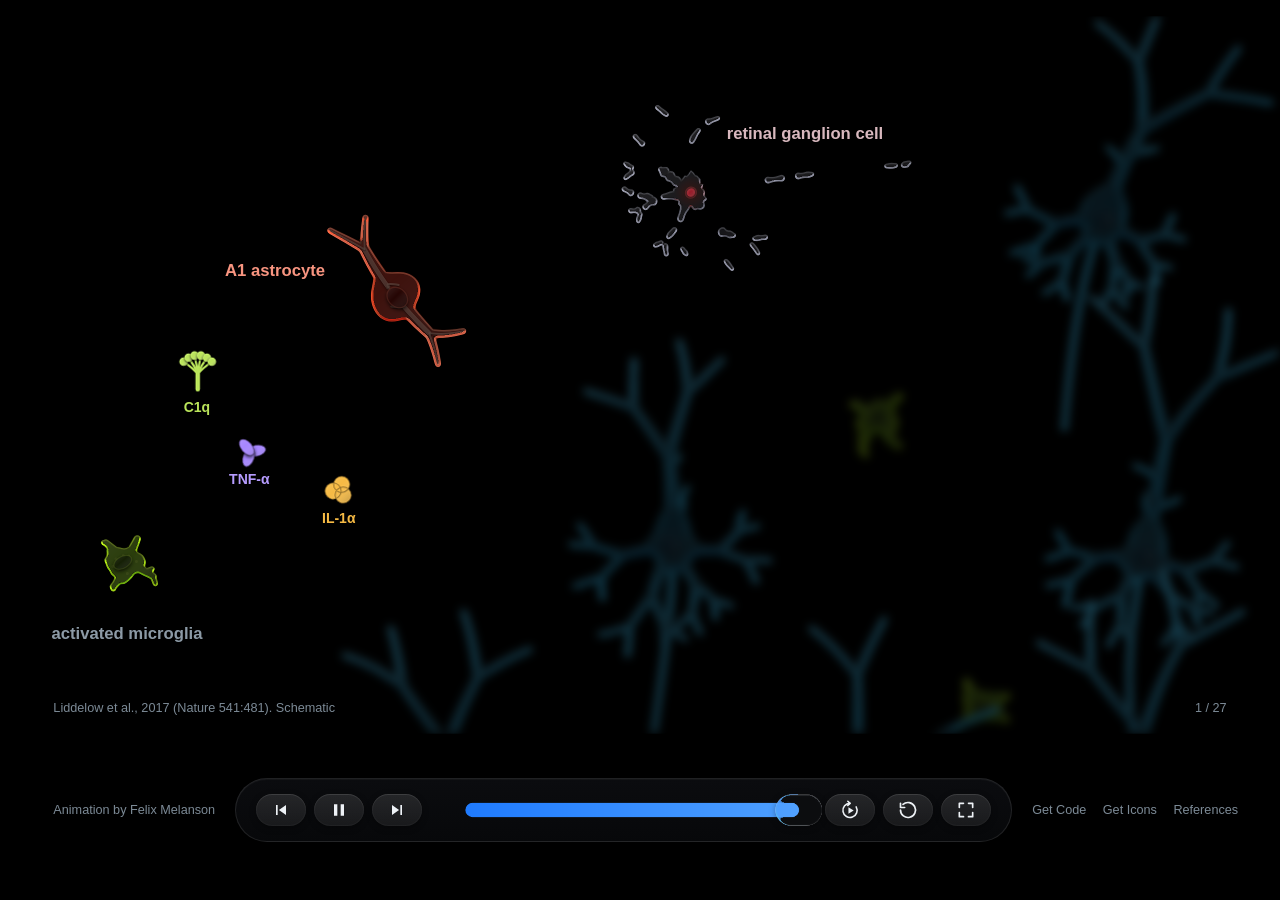
==== commit 1e132841: "d" ====
--- a/index.html
+++ b/index.html
@@ -19,6 +19,7 @@
   <button id="bridgeDebugCopy" class="bridge-debug-copy" type="button">Copy values</button>
 </aside>
 
+<span id="stepLabel" aria-live="polite">1 / 27</span>      <!-- the step number, over the stage's bottom-right corner, on the citation's line -->
 <div id="dock">
   <span class="credit">Animation by Felix Melanson</span>
   <div id="controls">
@@ -33,7 +34,9 @@
       <svg viewBox="0 0 24 24" width="16" height="16" fill="currentColor"><path d="M16 6h2v12h-2zM6 6l8.5 6L6 18z"/></svg>
     </button>
     <div id="ctlScrub" class="lscrub" role="slider" tabindex="0" aria-label="Position in this step" aria-valuemin="0" aria-valuemax="1" aria-valuenow="0"></div>
-    <span id="stepLabel">1 / 14</span>
+    <button id="ctlAuto" aria-label="Autoplay: off" aria-pressed="false" title="Autoplay (A)">
+      <svg viewBox="0 0 24 24" width="16" height="16" fill="none" stroke="currentColor" stroke-width="1.9" stroke-linecap="round" stroke-linejoin="round"><path d="M19.4 8.3A8.5 8.5 0 1 1 12 4"/><path d="M9.4 1.5 12 4 9.4 6.5"/><path d="M10.1 8.7v7.8l6.3-3.9z" fill="currentColor" stroke="none"/></svg>
+    </button>
     <button id="ctlReplay" aria-label="Replay step">
       <svg viewBox="0 0 24 24" width="16" height="16" fill="none" stroke="currentColor" stroke-width="2" stroke-linecap="round" stroke-linejoin="round"><path d="M3 12a9 9 0 1 0 3-6.7"/><path d="M3 4v5h5"/></svg>
     </button>
--- a/css/viewer.css
+++ b/css/viewer.css
@@ -47,7 +47,7 @@
 .bridge-debug-copy { width: 100%; margin-top: 1px; }
 
 /* dock: credit, controls, links, one row under the stage (app.js sets --stage-*, --dock-*, --foot-*) */
-:root { --ui: "Avenir Next", "Avenir", "Helvetica Neue", Helvetica, Arial, sans-serif; --blue: #3b82f6; --glass: rgba(10, 13, 18, .58); --line: rgba(255, 255, 255, .09); --foot: rgb(124, 138, 150); }
+:root { --ui: "Avenir Next", "Avenir", "Helvetica Neue", Helvetica, Arial, sans-serif; --blue: #3b82f6; --glass: rgba(8, 9, 11, .62); --bar: #08090b; --fill: linear-gradient(90deg, #1f7bff, #4ea0ff); --track: rgba(255, 255, 255, .07); --line: rgba(255, 255, 255, .09); --foot: rgb(124, 138, 150); }
 .sr-only { position: absolute; width: 1px; height: 1px; overflow: hidden; clip: rect(0 0 0 0); white-space: nowrap; }
 body.render #dock, body.render #overlay { display: none; }
 #dock {
@@ -62,18 +62,25 @@
 #credits button { appearance: none; border: none; background: none; padding: 2px 0; cursor: pointer; border-bottom: 1px solid transparent; transition: color .15s, border-color .15s; }
 #credits button:hover { color: #e6edf2; border-bottom-color: rgba(230, 237, 242, .45); }
 #controls {
-  justify-self: center; display: flex; align-items: center; gap: 8px; padding: 7px 12px;
-  border-radius: 9px; background: #0a0d11; border: 1px solid var(--line); box-shadow: 0 10px 30px rgba(0, 0, 0, .35);      /* solid: it sits on black, and a backdrop blur here cost Firefox a re-blur every frame */
+  justify-self: center; display: flex; align-items: center; gap: 8px; padding: 13px 20px;
+  border-radius: 999px; background: linear-gradient(180deg, #0b0c0f, #07080a); border: 1px solid rgba(255, 255, 255, .1); box-shadow: inset 0 1px 0 rgba(255, 255, 255, .04), 0 12px 34px rgba(0, 0, 0, .55);      /* a near-black pill; solid, not blurred */      /* solid: it sits on black, and a backdrop blur here cost Firefox a re-blur every frame */
 }
 body.is-fullscreen #controls { background: var(--glass); backdrop-filter: blur(12px); -webkit-backdrop-filter: blur(12px); }      /* over the stage: frosted */
 #controls button {
-  appearance: none; box-sizing: border-box; border: none; background: rgba(255, 255, 255, .06); color: #e0e8ee;
-  width: 34px; height: 30px; border-radius: 5px; cursor: pointer; display: flex; align-items: center; justify-content: center; transition: background .15s ease;
+  appearance: none; box-sizing: border-box; border: none; background: linear-gradient(180deg, rgba(255, 255, 255, .11), rgba(255, 255, 255, .065)); color: #eef2f6;
+  box-shadow: inset 0 1px 0 rgba(255, 255, 255, .08), inset 0 0 0 1px rgba(255, 255, 255, .035), 0 2px 6px rgba(0, 0, 0, .35);
+  width: 50px; height: 32px; border-radius: 999px; cursor: pointer; display: flex; align-items: center; justify-content: center; transition: background .15s ease;
 }
-#controls button:hover { background: rgba(255, 255, 255, .15); }
-#controls button:active { background: rgba(255, 255, 255, .24); }
-#controls button svg { display: block; }
-#stepLabel { font-size: 12.5px; color: #8a97a4; min-width: 54px; text-align: center; letter-spacing: .3px; }
+#controls button:focus-visible { outline: 2px solid rgba(78, 160, 255, .55); outline-offset: 2px; }
+#controls button:hover { background: linear-gradient(180deg, rgba(255, 255, 255, .15), rgba(255, 255, 255, .09)); }
+#controls button:active { background: rgba(255, 255, 255, .2); }
+#controls button svg { display: block; width: 20px; height: 20px; }
+/* the step number: over the stage, on the in-animation citation's line (FOOT_Y), right-aligned on the dock links' margin, in the citation's type */
+#stepLabel { position: fixed; z-index: 5; left: calc(var(--stage-left) + var(--stage-w) - var(--foot-x)); top: calc(var(--stage-top) + var(--foot-y)); transform: translate(-100%, -78%);
+  font: 500 var(--foot-fs) / 1 var(--ui); font-variant-numeric: tabular-nums; color: var(--foot); text-shadow: 0 0 6px #000, 0 0 2px #000; white-space: nowrap; pointer-events: none; visibility: hidden; }
+body.laid-out #stepLabel { visibility: visible; }
+body.render #stepLabel { display: none; }
+#controls button#ctlAuto.on { color: #6fb1ff; background: linear-gradient(180deg, rgba(31, 123, 255, .26), rgba(31, 123, 255, .14)); box-shadow: inset 0 1px 0 rgba(140, 190, 255, .18), inset 0 0 0 1px rgba(78, 160, 255, .3); }
 body.laid-out #dock { visibility: visible; opacity: 1; }      /* hidden until app.js has placed it (no flash in the top-left corner while the page loads) */
 /* narrow windows: controls on top, credit and links under them */
 body.narrow #dock { grid-template-columns: 1fr 1fr; grid-template-rows: auto auto; row-gap: 12px; align-content: center; }
@@ -87,21 +94,21 @@
 body.is-fullscreen.idle { cursor: none; }
 
 /* liquid-glass scrub bar (scrub.js): the "Liquid Glass Slider" pen's styles (MIT, © 2026 FGAMER768), in its own units,
-   inside .lg-root which scrub.js shrinks with one scale (0.5): the bar is 200 × 30 px on screen */
-.lscrub { position: relative; width: 200px; height: 30px; cursor: pointer; touch-action: none; outline: none; }
+   inside .lg-root which scrub.js scales as a whole to the bar's height (48 px here: scale 0.8) */
+.lscrub { position: relative; width: 380px; height: 48px; margin: -6px -5px -6px 12px;      /* negative: the bar's inset ends (half a thumb each) count as the gap to the buttons */ cursor: pointer; touch-action: none; outline: none; }
 .lscrub:focus-visible { outline: 2px solid rgba(59, 130, 246, .7); outline-offset: 3px; border-radius: 6px; }
 .lg-root { position: absolute; left: 0; top: 0; transform-origin: 0 0; }
-.lg-track { position: absolute; height: 18px; left: 0; top: 21px; background-color: rgba(255, 255, 255, .05); border-radius: 100px; box-shadow: inset 0 2px 4px rgba(0, 0, 0, .5); }
+.lg-track { position: absolute; height: 18px; left: 0; top: 21px; background-color: var(--track); border-radius: 100px; box-shadow: inset 0 2px 4px rgba(0, 0, 0, .5); }
 .lg-track-inner { width: 100%; height: 100%; overflow: hidden; border-radius: 100px; }
-.lg-fill { height: 100%; width: 0; border-radius: 100px; background: linear-gradient(90deg, #3b82f6, #60a5fa); box-shadow: 0 0 10px rgba(59, 130, 246, .5); }
-.lg-thumb { position: absolute; width: 90px; height: 60px; top: 0; border-radius: 30px; transform: scale(.6); transform-origin: center center; user-select: none;
-  background-color: #fff; box-shadow: 0 3px 14px rgba(0, 0, 0, .3); overflow: hidden; will-change: transform, background-color; z-index: 10; }
+.lg-fill { height: 100%; width: 0; border-radius: 100px; background: var(--fill); box-shadow: 0 0 12px rgba(31, 123, 255, .45); }
+.lg-thumb { position: absolute; width: 90px; height: 60px; top: 0; border-radius: 30px; transform: scale(.75); transform-origin: center center; user-select: none;
+  background-color: rgba(255, 255, 255, .14); box-shadow: inset 0 0 0 1.5px rgba(255, 255, 255, .36), inset 0 1px 6px rgba(255, 255, 255, .18), 0 3px 14px rgba(0, 0, 0, .35); overflow: hidden; will-change: transform, background-color; z-index: 10; }
 .lg-clone { position: absolute; top: 0; left: 0; width: 100%; height: 100%; overflow: hidden; border-radius: inherit; z-index: 1; opacity: 0; will-change: opacity; }
 .lg-backdrop .lg-clone { display: none; }
-.lg-clone-inner { position: absolute; top: 0; left: 0; pointer-events: none; background: #0a0d11; }      /* the control bar's colour (the pen used its page gradient) */
-.lg-clone-inner::before, .lg-clone-inner::after { content: ""; position: absolute; left: 0; top: var(--track-top, 0); height: 18px; border-radius: 100px; }
-.lg-clone-inner::before { width: 100%; background-color: rgba(255, 255, 255, .05); }
-.lg-clone-inner::after { width: calc(100% * var(--fill-width, 0) / 100); background: linear-gradient(90deg, #3b82f6, #60a5fa); }
+.lg-clone-inner { position: absolute; top: 0; left: 0; pointer-events: none; background: var(--bar); }      /* the control bar's colour (the pen used its page gradient) */
+.lg-clone-inner::before, .lg-clone-inner::after { content: ""; position: absolute; left: var(--track-left, 0); top: var(--track-top, 0); height: 18px; border-radius: 100px; }
+.lg-clone-inner::before { width: var(--track-w, 100%); background-color: var(--track); }
+.lg-clone-inner::after { width: calc(var(--track-w, 100%) * var(--fill-width, 0) / 100); background: var(--fill); }
 .lg-thumb-inner { position: absolute; top: 0; left: 0; width: 100%; height: 100%; border-radius: inherit; z-index: 3; pointer-events: none; }
 
 /* panels over the animation (ui-panels.js) */
@@ -144,7 +151,7 @@
 .icons-detail-body { flex: 1; min-height: 0; display: flex; gap: 18px; }
 .icons-stage { flex: none; border-radius: 10px; border: 1px solid rgba(255, 255, 255, .07);
   background: radial-gradient(circle at 50% 45%, rgba(255, 255, 255, .045), rgba(255, 255, 255, 0) 70%), rgba(0, 0, 0, .28); display: flex; align-items: center; justify-content: center; overflow: hidden; }
-.icons-big { display: block; flex: none; }      /* sized in px by ui-panels.js (a square), centred by .icons-stage */
+.icons-big { display: block; flex: none; }      /* sized in px by ui-panels.js to fill .icons-stage (the code panel's height) */
 .icons-code { flex: 1; min-width: 0; margin: 0; overflow: auto; box-sizing: border-box; padding: 16px 18px; border-radius: 10px; border: 1px solid rgba(255, 255, 255, .07); background: rgba(0, 0, 0, .34);
   font: 12.5px/1.65 ui-monospace, "SF Mono", Menlo, Consolas, monospace; color: #cfd8df; white-space: pre-wrap; overflow-wrap: anywhere; tab-size: 2; }      /* soft-wrapped: no sideways scrolling */
 .icons-code .tk-c { color: #6f7f8c; font-style: italic; }
